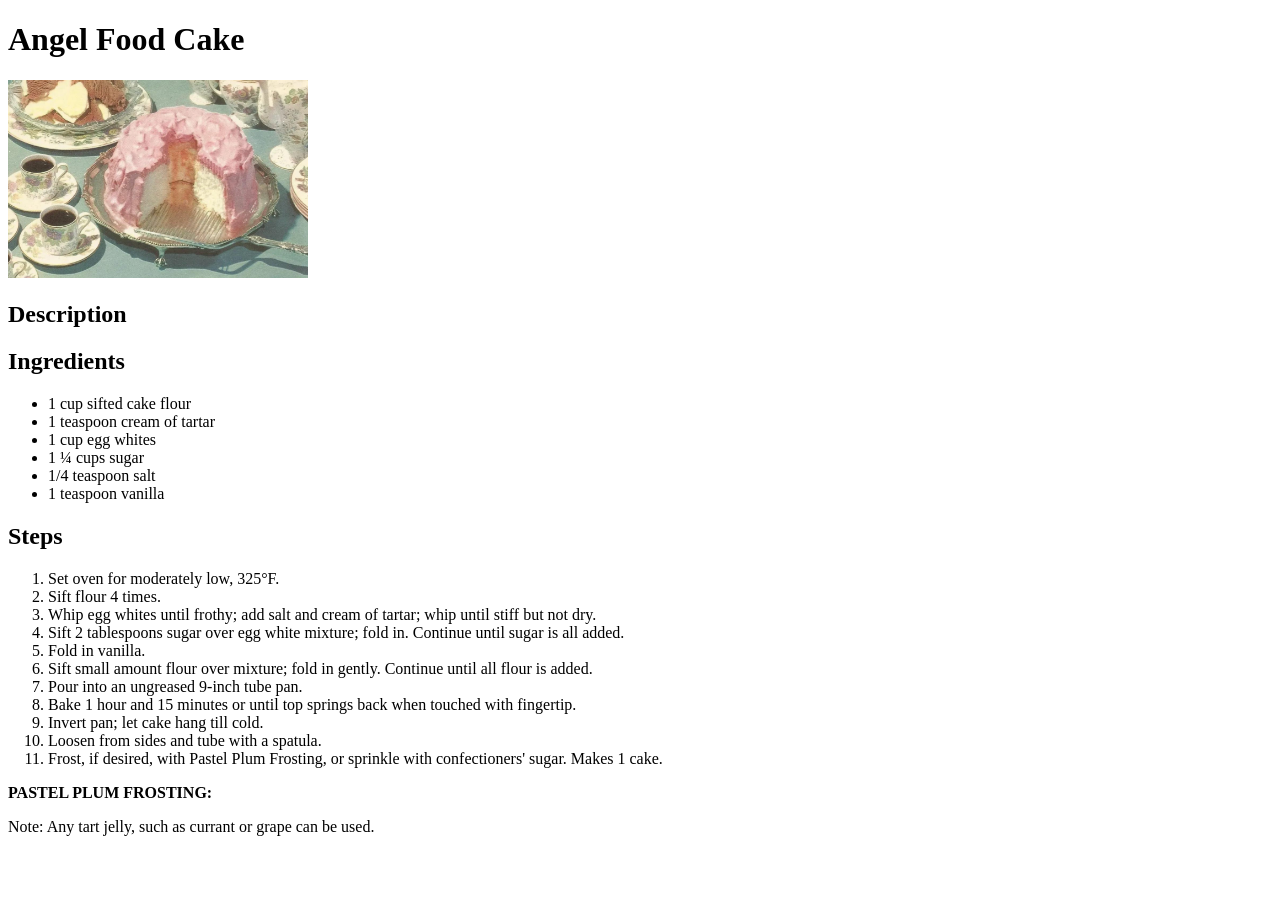
==== recipes/angelfoodcake.html @ 9161d850 "done" ====
<!DOCTYPE html>
<html lang="en">
<head>
    <meta charset="UTF-8">
    <meta name="viewport" content="width=device-width, initial-scale=1.0">
    <title>Angel Food Cake Recipe</title>
</head>
<body>
    <h1>Angel Food Cake</h1>
    <img src="../images/angelfoodcake.png" alt="Angel Food Cake" width="300">
    
    <h2>Description</h2>
    <pThis classic Angel Food Cake is incredibly light, airy, and delicately sweet. Made without butter or oil, it relies on whipped egg whites to create its signature fluffy texture, making it a perfect dessert for any occasion.</p>
    
    <h2>Ingredients</h2>
    <ul>
        <li>1 cup sifted cake flour</li>
        <li>1 teaspoon cream of tartar</li>
        <li>1 cup egg whites</li>
        <li>1 ¼ cups sugar</li>
        <li>1/4 teaspoon salt</li>
        <li>1 teaspoon vanilla</li>
    </ul>

    <h2>Steps</h2>
    <ol>
        <li>Set oven for moderately low, 325°F.</li>
        <li>Sift flour 4 times.</li>
        <li>Whip egg whites until frothy; add salt and cream of tartar; whip until stiff but not dry.</li>
        <li>Sift 2 tablespoons sugar over egg white mixture; fold in. Continue until sugar is all added.</li>
        <li>Fold in vanilla.</li>
        <li>Sift small amount flour over mixture; fold in gently. Continue until all flour is added.</li>
        <li>Pour into an ungreased 9-inch tube pan.</li>
        <li>Bake 1 hour and 15 minutes or until top springs back when touched with fingertip.</li>
        <li>Invert pan; let cake hang till cold.</li>
        <li>Loosen from sides and tube with a spatula.</li>
        <li>Frost, if desired, with Pastel Plum Frosting, or sprinkle with confectioners' sugar. Makes 1 cake.</li>
    </ol>
    <b>PASTEL PLUM FROSTING:</b>
    <pCombine 1/3 cup plum jelly, 1 egg white, and few grains salt in the top of a double boiler. Whip with an electric mixer or rotary beater until mixed. Set over boiling water and beat constantly 3 minutes or until frosting stands in peaks. Cool. Spread on cake.</p>
    <p>Note: Any tart jelly, such as currant or grape can be used.</p>
</body>
</html>
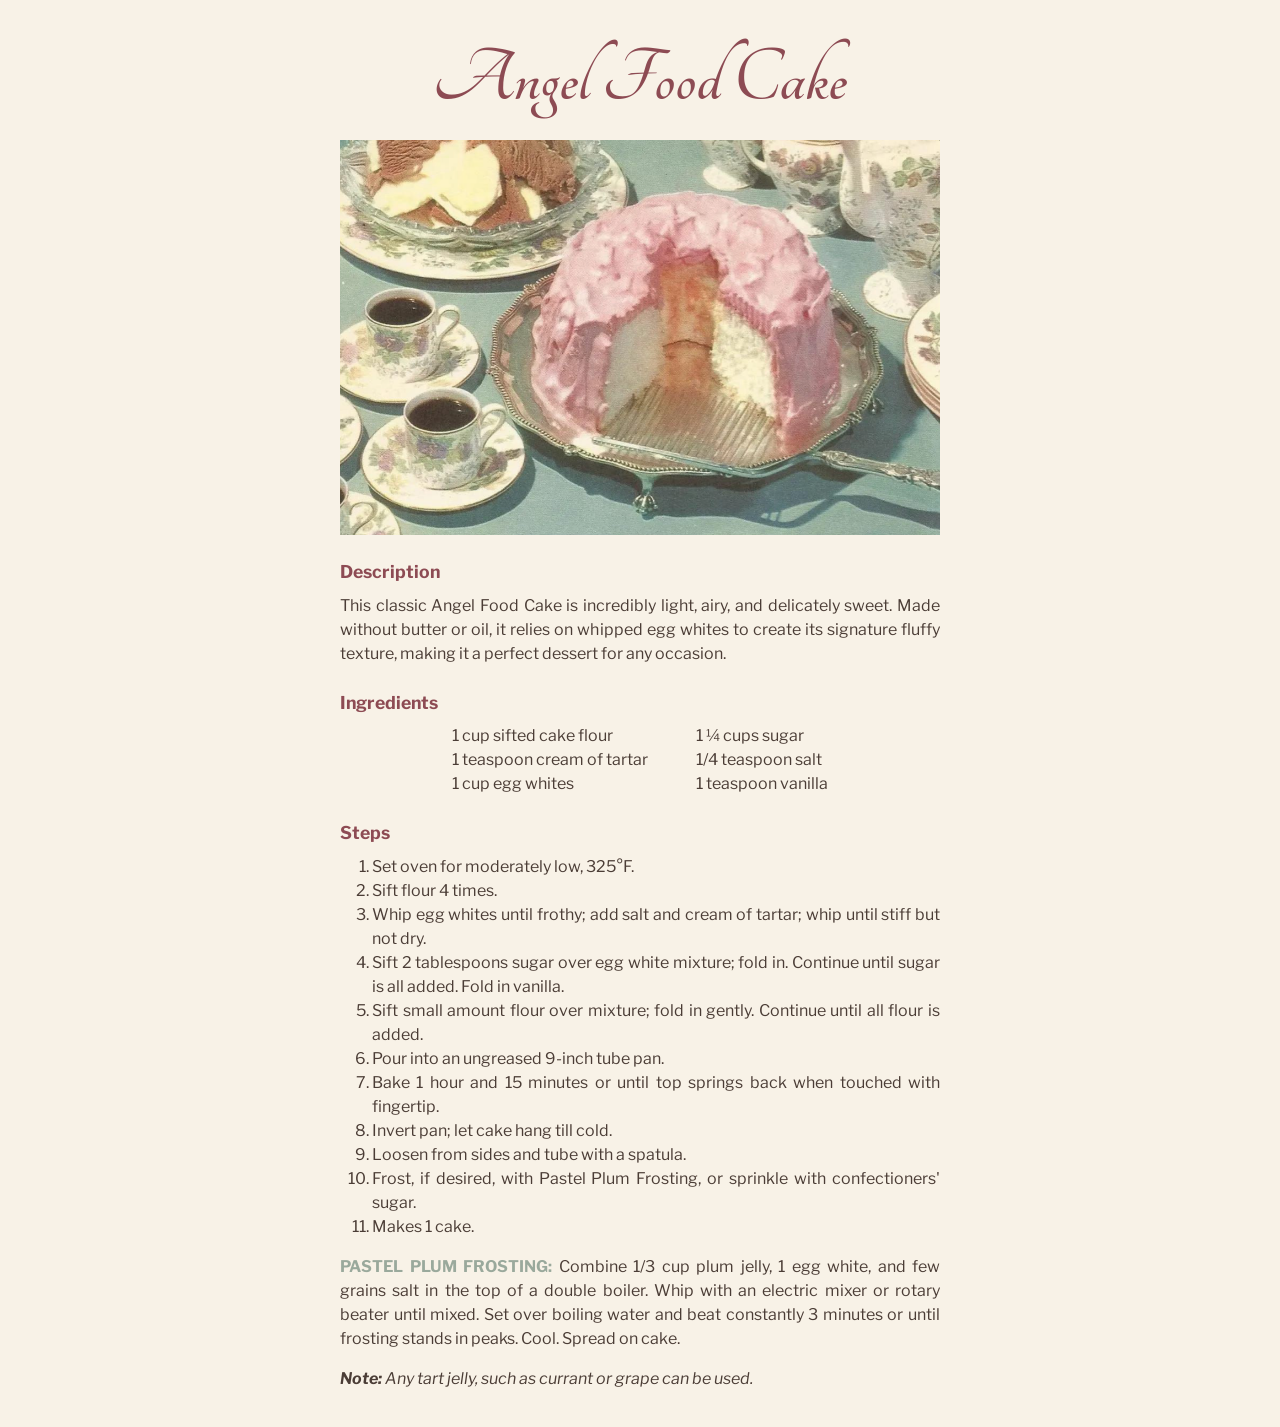
==== commit 79da3a98: "add styles" ====
--- a/recipes/angelfoodcake.html
+++ b/recipes/angelfoodcake.html
@@ -4,40 +4,51 @@
     <meta charset="UTF-8">
     <meta name="viewport" content="width=device-width, initial-scale=1.0">
     <title>Angel Food Cake Recipe</title>
+    <link rel="stylesheet" href="../styles.css">
+    <link rel="preconnect" href="https://fonts.googleapis.com">
+    <link rel="preconnect" href="https://fonts.gstatic.com" crossorigin>
+    <link href="https://fonts.googleapis.com/css2?family=Libre+Franklin:ital,wght@0,100..900;1,100..900&family=Tangerine:wght@400;700&display=swap" rel="stylesheet"></head>
+
 </head>
 <body>
-    <h1>Angel Food Cake</h1>
-    <img src="../images/angelfoodcake.png" alt="Angel Food Cake" width="300">
-    
-    <h2>Description</h2>
-    <pThis classic Angel Food Cake is incredibly light, airy, and delicately sweet. Made without butter or oil, it relies on whipped egg whites to create its signature fluffy texture, making it a perfect dessert for any occasion.</p>
-    
-    <h2>Ingredients</h2>
-    <ul>
-        <li>1 cup sifted cake flour</li>
-        <li>1 teaspoon cream of tartar</li>
-        <li>1 cup egg whites</li>
-        <li>1 ¼ cups sugar</li>
-        <li>1/4 teaspoon salt</li>
-        <li>1 teaspoon vanilla</li>
-    </ul>
-
-    <h2>Steps</h2>
-    <ol>
-        <li>Set oven for moderately low, 325°F.</li>
-        <li>Sift flour 4 times.</li>
-        <li>Whip egg whites until frothy; add salt and cream of tartar; whip until stiff but not dry.</li>
-        <li>Sift 2 tablespoons sugar over egg white mixture; fold in. Continue until sugar is all added.</li>
-        <li>Fold in vanilla.</li>
-        <li>Sift small amount flour over mixture; fold in gently. Continue until all flour is added.</li>
-        <li>Pour into an ungreased 9-inch tube pan.</li>
-        <li>Bake 1 hour and 15 minutes or until top springs back when touched with fingertip.</li>
-        <li>Invert pan; let cake hang till cold.</li>
-        <li>Loosen from sides and tube with a spatula.</li>
-        <li>Frost, if desired, with Pastel Plum Frosting, or sprinkle with confectioners' sugar. Makes 1 cake.</li>
-    </ol>
-    <b>PASTEL PLUM FROSTING:</b>
-    <pCombine 1/3 cup plum jelly, 1 egg white, and few grains salt in the top of a double boiler. Whip with an electric mixer or rotary beater until mixed. Set over boiling water and beat constantly 3 minutes or until frosting stands in peaks. Cool. Spread on cake.</p>
-    <p>Note: Any tart jelly, such as currant or grape can be used.</p>
+    <main>
+        <div class="container">
+            <h1>Angel Food Cake</h1>
+            <img src="../images/angelfoodcake.png" alt="Angel Food Cake" width="300">
+            <h2>Description</h2>
+            <p>This classic Angel Food Cake is incredibly light, airy, and delicately sweet. Made without butter or oil, it relies on whipped egg whites to create its signature fluffy texture, making it a perfect dessert for any occasion.</p>
+            <h2>Ingredients</h2>
+            <div class="ingredients">
+                <ul>
+                    <li>1 cup sifted cake flour</li>
+                    <li>1 teaspoon cream of tartar</li>
+                    <li>1 cup egg whites</li>
+                </ul>
+                <ul>
+                    <li>1 ¼ cups sugar</li>
+                    <li>1/4 teaspoon salt</li>
+                    <li>1 teaspoon vanilla</li>
+                </ul>
+            </div>
+            <h2>Steps</h2>
+            <div class="steps">
+                <ol>
+                    <li>Set oven for moderately low, 325°F.</li>
+                    <li>Sift flour 4 times.</li>
+                    <li>Whip egg whites until frothy; add salt and cream of tartar; whip until stiff but not dry.</li>
+                    <li>Sift 2 tablespoons sugar over egg white mixture; fold in. Continue until sugar is all added. Fold in vanilla.</li>
+                    <li>Sift small amount flour over mixture; fold in gently. Continue until all flour is added.</li>
+                    <li>Pour into an ungreased 9-inch tube pan.</li>
+                    <li>Bake 1 hour and 15 minutes or until top springs back when touched with fingertip.</li>
+                    <li>Invert pan; let cake hang till cold.</li>
+                    <li>Loosen from sides and tube with a spatula.</li>
+                    <li>Frost, if desired, with Pastel Plum Frosting, or sprinkle with confectioners' sugar.</li>
+                    <li>Makes 1 cake.</li>
+                </ol>                
+                <p><span>PASTEL PLUM FROSTING:</span> Combine 1/3 cup plum jelly, 1 egg white, and few grains salt in the top of a double boiler. Whip with an electric mixer or rotary beater until mixed. Set over boiling water and beat constantly 3 minutes or until frosting stands in peaks. Cool. Spread on cake.</p>
+                <p><i><b>Note:</b> Any tart jelly, such as currant or grape can be used.</i></p>
+            </div>
+        </div>
+    </main>
 </body>
 </html>
--- a/styles.css
+++ b/styles.css
@@ -0,0 +1,118 @@
+:root {
+    --bg-color: #F8F2E7;
+    --primary: #8D4B53;
+    --text-color: #4B3D36;
+    --highlight: #C88295;
+    --secondary: #9AA99C;
+}
+
+* {
+    margin: 0;
+    padding: 0;
+    box-sizing: border-box;
+}
+
+body {
+    font-family: "Libre Franklin", sans-serif;
+    line-height: 1.5;
+    background-color: var(--bg-color);
+    color: var(--text-color);
+    padding: 20px;
+}
+
+main {
+    display: flex;
+    justify-content: center;
+
+}
+
+.container {
+    display: flex;
+    flex-direction: column;
+    min-height: 100vh;
+    max-width: 600px;
+    justify-content: center;
+}
+
+h1 {
+    color: var(--primary);
+    font-size: 5rem;
+    font-family: "Tangerine", cursive;
+    text-align: center;
+}
+
+h2 {
+    color: var(--primary);
+    font-size: 1.1rem;
+    margin-top: 0.5rem;
+    margin-bottom: 0.5rem;
+}
+
+p {
+    text-align: justify;
+    margin-bottom: 1rem;
+}
+
+a {
+    color: var(--text-color);
+    text-decoration: none;
+}
+
+a:hover, a:active {
+    color: var(--highlight)
+}
+
+ul {
+    list-style: none;
+    margin-bottom: 1rem;
+}
+
+ol {
+    margin-bottom: 1rem;
+    padding-left: 2rem;
+    margin-left: 0;
+}
+
+.recipe-list {
+    text-align: center;
+}
+
+.ingredients {
+    display: flex;
+    gap: 3rem;
+    justify-content: center;;
+}
+
+.steps {
+    text-align: justify;
+}
+
+span {
+    color: #9AA99C;
+    font-weight: bold;
+}
+
+img {
+    width: 100%;
+    margin-bottom: 1rem;
+}
+
+.footer {
+    text-align: center;
+    font-size: 0.8rem;
+    color: var(--highlight)
+}
+
+@media (max-width: 480px) {
+    h1 {
+        font-size: 3.5rem;
+    }
+
+    h2 {
+        font-size: 0.9rem;
+    }
+
+    p, li {
+        font-size: 0.9rem;
+    }
+}
